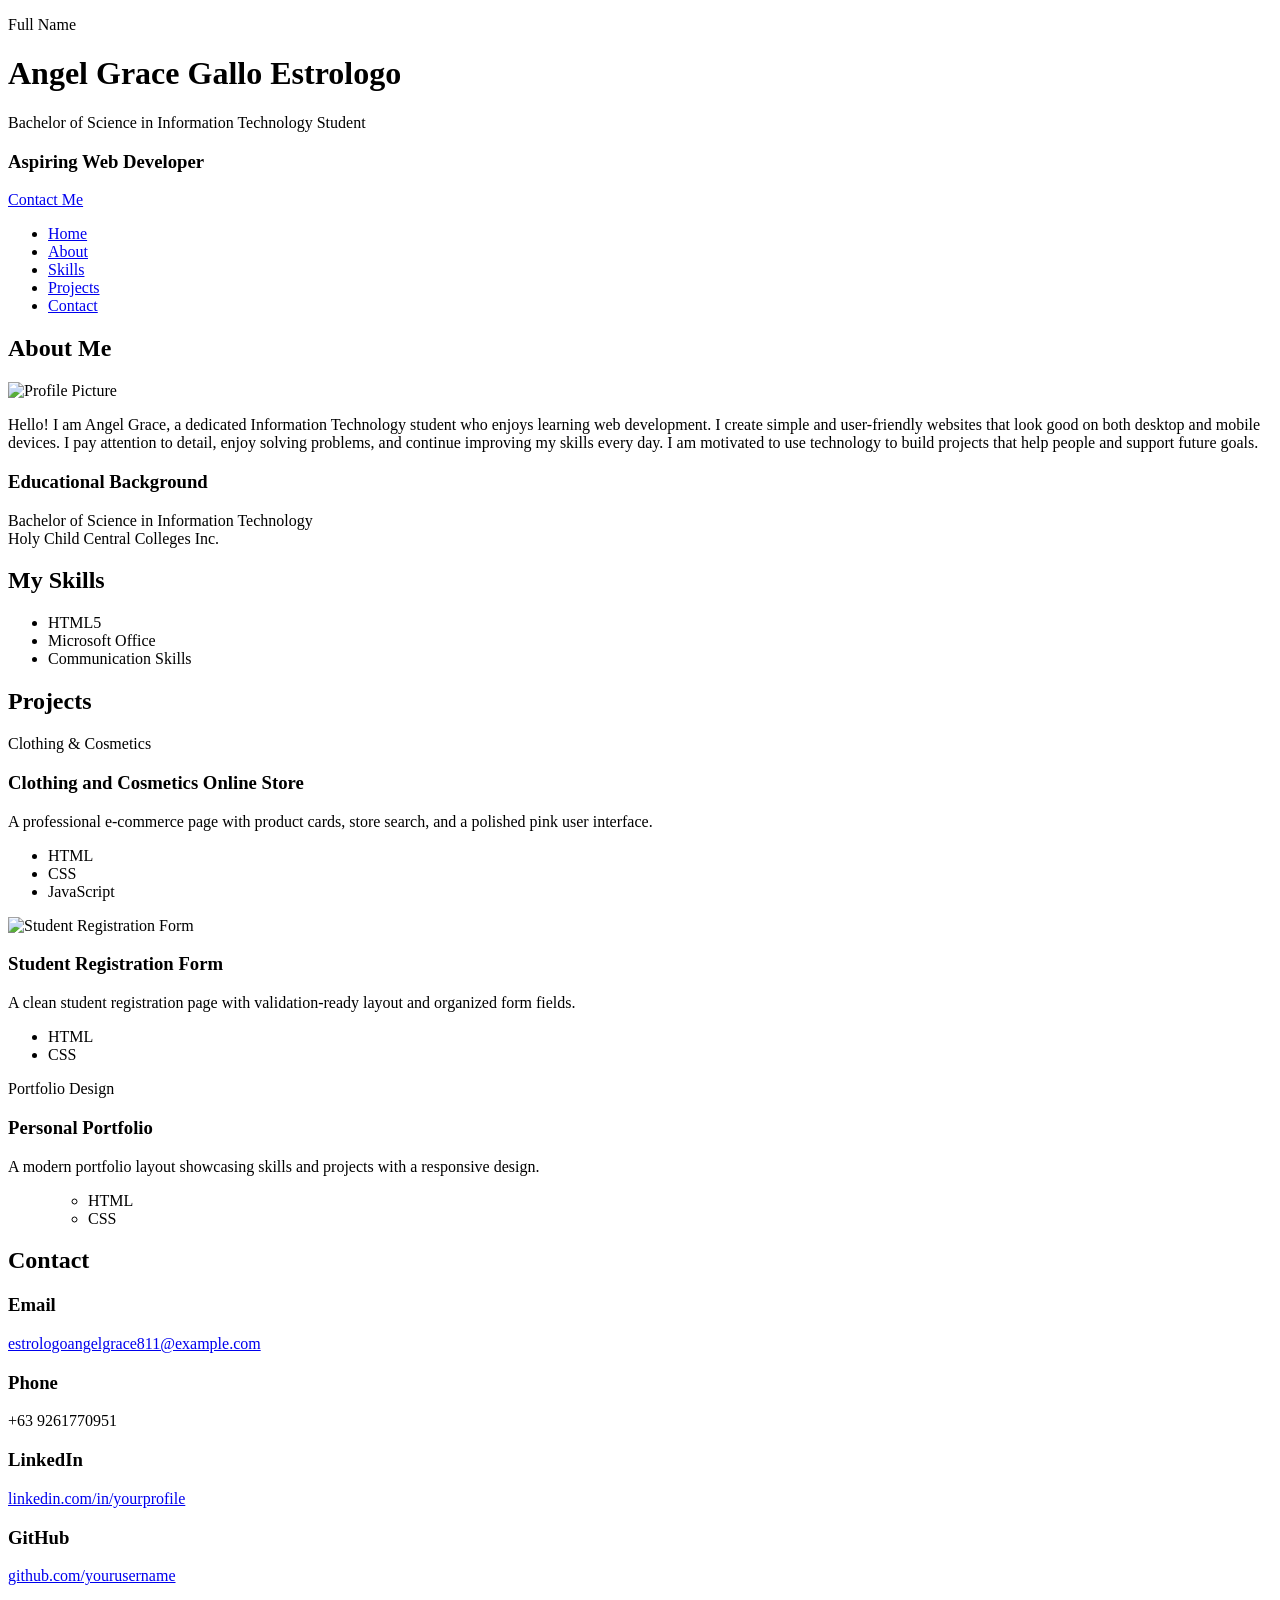
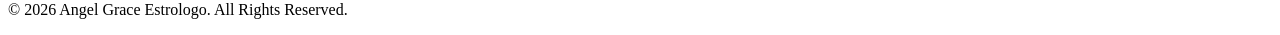
==== index.html @ fa890161 "Add files via upload" ====
<!DOCTYPE html>
<html lang="en">
<head>
    <meta charset="UTF-8">
    <meta name="viewport" content="width=device-width, initial-scale=1.0">
    <title>Angel Estrologo | Portfolio</title>
    <link rel="stylesheet" href="css/style.css">
</head>
<body>

<header id="home">
    <div class="header-content">
        <div>
            <p class="label">Full Name</p>
            <h1>Angel Grace Gallo Estrologo</h1>
            <p class="subtitle">Bachelor of Science in Information Technology Student</p>
            <h3 class="tagline">Aspiring Web Developer</h3>
            <a class="button" href="#contact">Contact Me</a>
        </div>
    </div>
</header>

<nav>
    <ul>
        <li><a href="#home">Home</a></li>
        <li><a href="#about">About</a></li>
        <li><a href="#skills">Skills</a></li>
        <li><a href="#projects">Projects</a></li>
        <li><a href="#contact">Contact</a></li>
    </ul>
</nav>

<section id="about">
    <h2>About Me</h2>
    <div class="about-row">
        <img src="images/profile.svg" alt="Profile Picture">
        <div class="about-text">
            <p>Hello! I am Angel Grace, a dedicated Information Technology student who enjoys learning web development. I create simple and user-friendly websites that look good on both desktop and mobile devices. I pay attention to detail, enjoy solving problems, and continue improving my skills every day. I am motivated to use technology to build projects that help people and support future goals.</p>
            <h3>Educational Background</h3>
            <p>Bachelor of Science in Information Technology<br>Holy Child Central Colleges Inc.</p>
        </div>
    </div>
</section>

<section id="skills">
    <h2>My Skills</h2>
    <ul class="skills-list">
        <li>HTML5</li>
        <li>Microsoft Office</li>
        <li>Communication Skills</li> 
    </ul>
</section>

<section id="projects">
    <h2>Projects</h2>
    <div class="project-grid">
        <article class="project-card">
            <div class="project-card-image project-card-image-store">
                <span>Clothing & Cosmetics</span>
            </div>
            <div class="project-card-body">
                <h3>Clothing and Cosmetics Online Store</h3>
                <p>A professional e-commerce page with product cards, store search, and a polished pink user interface.</p>
                <ul class="project-tags">
                    <li>HTML</li>
                    <li>CSS</li>
                    <li>JavaScript</li>
                </ul>
            </div>
        </article>
        
        <article class="project-card">
            <img class="project-card-image" src="images/registration-form.jpg" alt="Student Registration Form">
            <div class="project-card-body">
                <h3>Student Registration Form</h3>
                <p>A clean student registration page with validation-ready layout and organized form fields.</p>
                <ul class="project-tags">
                    <li>HTML</li>
                    <li>CSS</li>
                </ul>
            </div>
        </article>
        </article>

        <article class="project-card">
            <div class="project-card-image project-card-image-portfolio">
                <span>Portfolio Design</span>
            </div>
            <div class="project-card-body">
                <h3>Personal Portfolio</h3>
                <p>A modern portfolio layout showcasing skills and projects with a responsive design.</p>
                <ul class="project-tags"></p>
                <ul class="project-tags">
                    <li>HTML</li>
                    <li>CSS</li>
                </ul>
            </div>
        </article>
    </div>
</section>

<section id="contact">
    <h2>Contact</h2>
    <div class="contact-grid">
        <div class="contact-card">
            <h3>Email</h3>
            <a href="mailto:estrologoangelgrace811@example.com">estrologoangelgrace811@example.com</a>
        </div>
        <div class="contact-card">
            <h3>Phone</h3>
            <p>+63 9261770951</p>
        </div>
        <div class="contact-card">
            <h3>LinkedIn</h3>
            <a href="https://www.linkedin.com" target="_blank" rel="noreferrer">linkedin.com/in/yourprofile</a>
        </div>
        <div class="contact-card">
            <h3>GitHub</h3>
            <a href="https://github.com/yourusername" target="_blank" rel="noreferrer">github.com/yourusername</a>
        </div>
    </div>
</section>

<footer>
    <p>© 2026 Angel Grace Estrologo. All Rights Reserved.</p>
</footer>

</body>
</html>
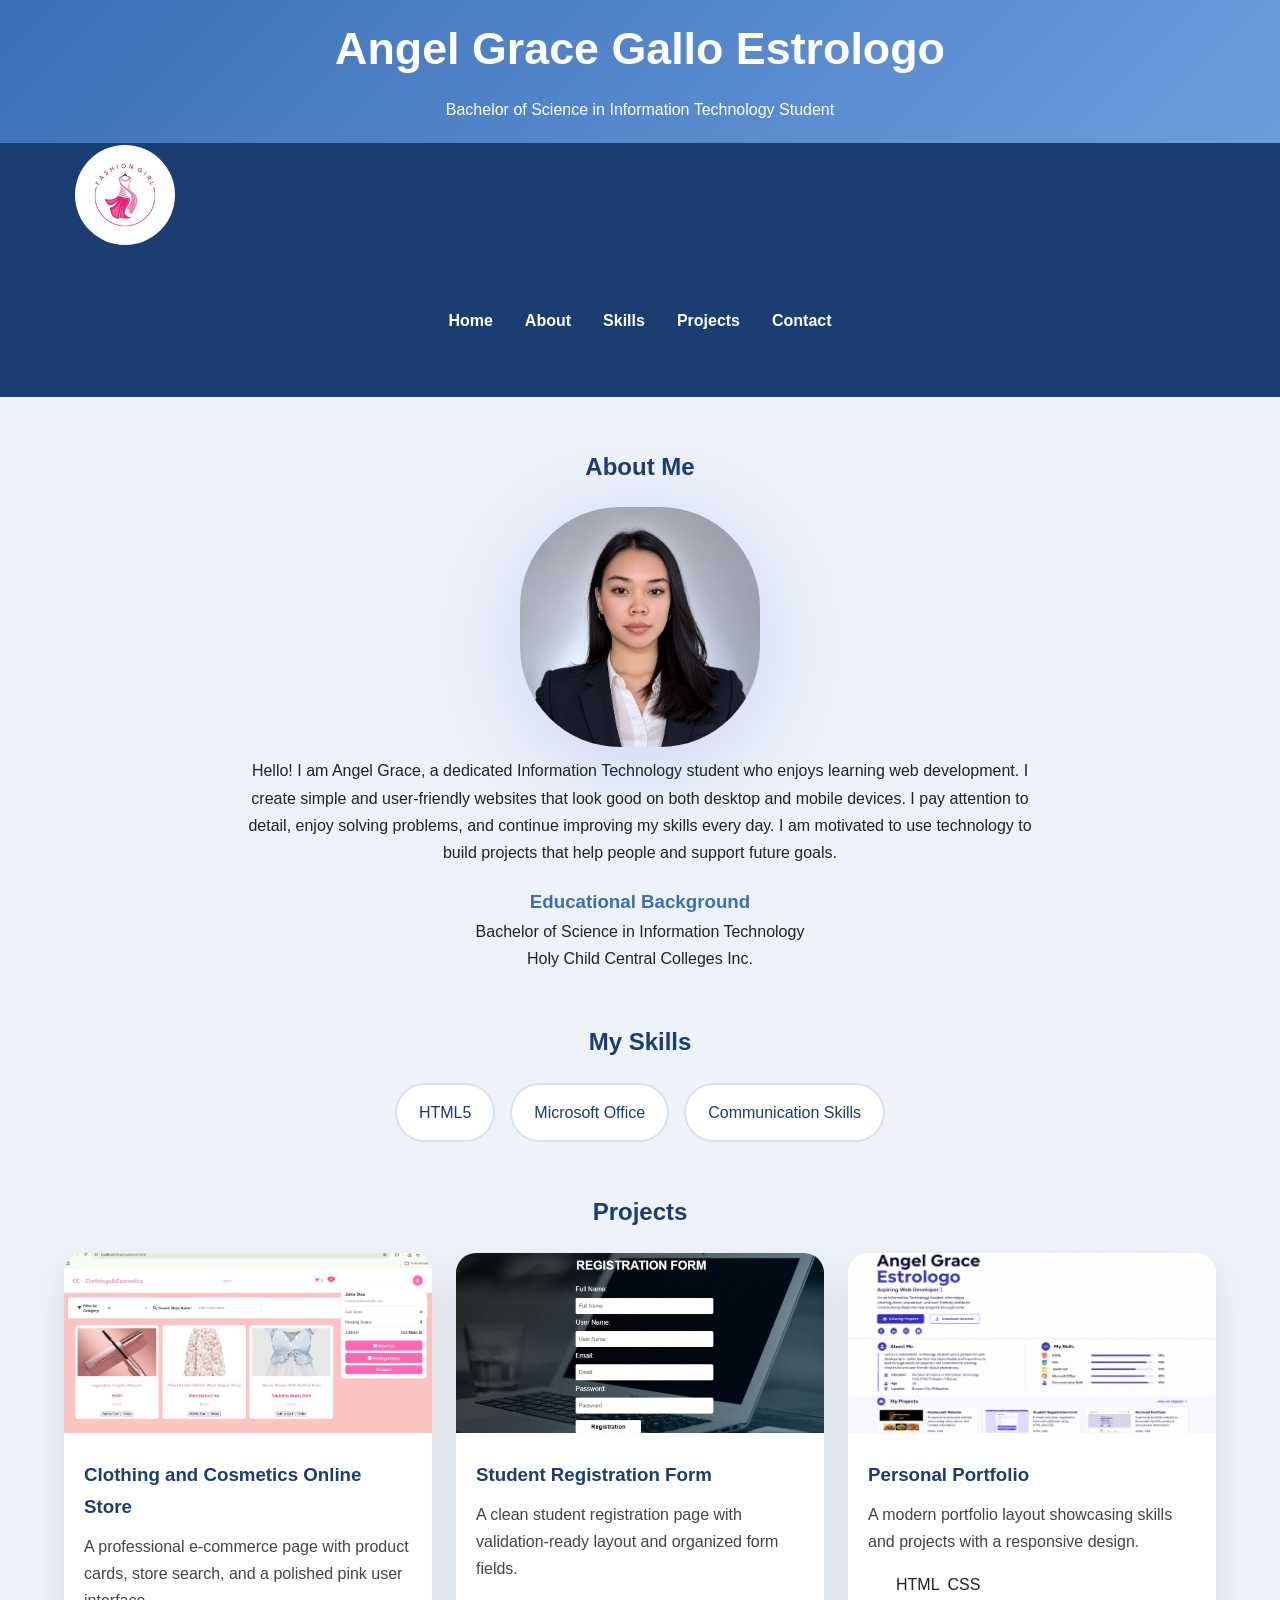
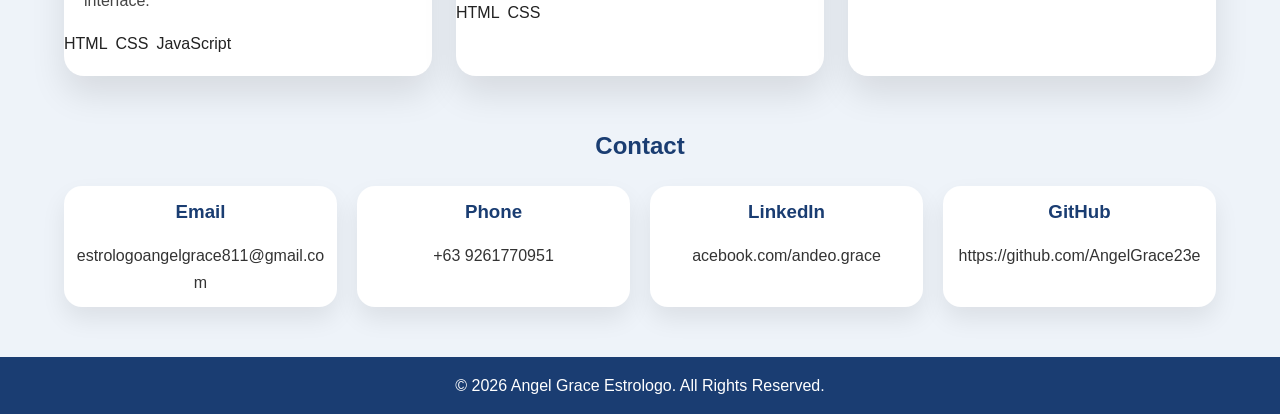
==== commit 9d733046: "Add files via upload" ====
--- a/index.html
+++ b/index.html
@@ -11,29 +11,29 @@
 <header id="home">
     <div class="header-content">
         <div>
-            <p class="label">Full Name</p>
             <h1>Angel Grace Gallo Estrologo</h1>
             <p class="subtitle">Bachelor of Science in Information Technology Student</p>
-            <h3 class="tagline">Aspiring Web Developer</h3>
-            <a class="button" href="#contact">Contact Me</a>
         </div>
     </div>
 </header>
 
 <nav>
-    <ul>
-        <li><a href="#home">Home</a></li>
-        <li><a href="#about">About</a></li>
-        <li><a href="#skills">Skills</a></li>
-        <li><a href="#projects">Projects</a></li>
-        <li><a href="#contact">Contact</a></li>
-    </ul>
+    <section class="navi">
+        <img src="logo.jpeg" alt="">
+    </section>
+    <section>
+        <a href="#home">Home</a>
+        <a href="#about">About</a>
+        <a href="#skills">Skills</a>
+        <a href="#projects">Projects</a>
+        <a href="#contact">Contact</a>
+    </section>
 </nav>
 
 <section id="about">
     <h2>About Me</h2>
     <div class="about-row">
-        <img src="images/profile.svg" alt="Profile Picture">
+        <img src="images/profile.jpg" alt="Profile Picture">
         <div class="about-text">
             <p>Hello! I am Angel Grace, a dedicated Information Technology student who enjoys learning web development. I create simple and user-friendly websites that look good on both desktop and mobile devices. I pay attention to detail, enjoy solving problems, and continue improving my skills every day. I am motivated to use technology to build projects that help people and support future goals.</p>
             <h3>Educational Background</h3>
@@ -55,10 +55,8 @@
     <h2>Projects</h2>
     <div class="project-grid">
         <article class="project-card">
-            <div class="project-card-image project-card-image-store">
-                <span>Clothing & Cosmetics</span>
-            </div>
             <div class="project-card-body">
+                <img class="project-card-image" src="images/cosmetics.png" alt="Clothing and Cosmetics Online Store">
                 <h3>Clothing and Cosmetics Online Store</h3>
                 <p>A professional e-commerce page with product cards, store search, and a polished pink user interface.</p>
                 <ul class="project-tags">
@@ -83,9 +81,8 @@
         </article>
 
         <article class="project-card">
+            <img class="project-card-image" src="images/portfolio.png" alt="Personal Portfolio">
             <div class="project-card-image project-card-image-portfolio">
-                <span>Portfolio Design</span>
-            </div>
             <div class="project-card-body">
                 <h3>Personal Portfolio</h3>
                 <p>A modern portfolio layout showcasing skills and projects with a responsive design.</p>
@@ -104,7 +101,7 @@
     <div class="contact-grid">
         <div class="contact-card">
             <h3>Email</h3>
-            <a href="mailto:estrologoangelgrace811@example.com">estrologoangelgrace811@example.com</a>
+            <a href="mailto:estrologoangelgrace811@gmail.com">estrologoangelgrace811@gmail.com</a>
         </div>
         <div class="contact-card">
             <h3>Phone</h3>
@@ -112,11 +109,11 @@
         </div>
         <div class="contact-card">
             <h3>LinkedIn</h3>
-            <a href="https://www.linkedin.com" target="_blank" rel="noreferrer">linkedin.com/in/yourprofile</a>
+            <a href="https://www.facebook.com/andeo.grace/" target="_blank" rel="noreferrer">acebook.com/andeo.grace</a>
         </div>
         <div class="contact-card">
             <h3>GitHub</h3>
-            <a href="https://github.com/yourusername" target="_blank" rel="noreferrer">github.com/yourusername</a>
+            <a href="https://github.com/AngelGrace23" target="_blank" rel="noreferrer">https://github.com/AngelGrace23e</a>
         </div>
     </div>
 </section>
--- a/css/style.css
+++ b/css/style.css
@@ -0,0 +1,288 @@
+*{
+    margin:0;
+    padding:0;
+    box-sizing:border-box;
+    font-family: 'Segoe UI', Tahoma, Geneva, Verdana, sans-serif;
+}
+
+html{
+    scroll-behavior:smooth;
+}
+
+body{
+    background:#eef3f9;
+    color:#222;
+    line-height:1.7;
+}
+
+header{
+    background: linear-gradient(135deg, #3b6fb5 0%, #6c9ddf 100%);
+    color:#fff;
+    text-align:center;
+    padding:10px 10px;
+}
+
+.header-content{
+    max-width:1000px;
+    margin:auto;
+}
+
+header h1{
+    font-size:2.8rem;
+    margin-bottom:10px;
+}
+
+header .subtitle,
+header .label,
+header .tagline{
+    margin:10px 0;
+}
+
+header .tagline{
+    font-size:1.2rem;
+    font-weight:500;
+}
+
+.button{
+    display:inline-block;
+    margin-top:20px;
+    padding:12px 28px;
+    background:#ffd166;
+    color:#1a1a1a;
+    text-decoration:none;
+    border-radius:30px;
+    transition: transform 0.3s ease, box-shadow 0.3s ease;
+}
+
+.button:hover{
+    transform: translateY(-3px);
+    box-shadow:0 10px 20px rgba(0,0,0,0.15);
+}
+
+nav section img {
+    float: left;
+    max-width: 100px;
+    height: auto;
+    aspect-ratio: 1 / 1;
+    object-fit: cover;
+    border-radius: 100%;
+    margin-top: -50px;
+}
+
+nav{
+    background:#1a3d72;
+    padding:1px 1px;
+    
+}
+
+.navi {
+    justify-content: space-between;
+}
+
+nav section{
+    display:flex;
+    justify-content:center;
+    flex-wrap:wrap;
+    list-style:none;
+    padding:1px 10px;
+}
+
+nav a{
+    margin:10px 16px;
+}
+
+nav a{
+    color:#fff;
+    text-decoration:none;
+    font-weight:600;
+    transition: color 0.3s ease, transform 0.3s ease;
+}
+
+nav a:hover{
+    color:#ffd166;
+    transform: translateY(-2px);
+}
+
+section{
+    width:90%;
+    max-width:1200px;
+    margin:50px auto;
+}
+
+h2{
+    text-align:center;
+    color:#1a3d72;
+    margin-bottom:20px;
+}
+
+#about{
+    text-align:center;
+}
+
+#about img{
+    width:240px;
+    height:240px;
+    object-fit:cover;
+    border-radius:100px;
+    margin:0 auto 10px;
+    display:block;
+    box-shadow:0 15px 100px rgba(0, 21, 253, 0.15);
+}
+
+.about-text{
+    max-width:800px;
+    margin:0 auto;
+    text-align:center;
+}
+
+.about-text h3{
+    max-width:800px;
+    margin-top:20px;
+    color:#3b6fb5;
+}
+
+.skills-list{
+    display:flex;
+    justify-content:center;
+    flex-wrap:wrap;
+    gap:15px;
+    list-style:none;
+}
+
+.skills-list li{
+    background:#ffffff;
+    color:#1a3d72;
+    padding:14px 22px;
+    border-radius:30px;
+    border:2px solid rgba(58, 111, 181, 0.2);
+    transition: transform 0.3s ease, background-color 0.3s ease;
+}
+
+.skills-list li:hover{
+    background:#3b6fb5;
+    color:#fff;
+    transform:scale(1.05);
+}
+
+.project-grid{
+    display:grid;
+    grid-template-columns:repeat(3, minmax(250px, 1fr));
+    gap:24px;
+}
+
+.project-card{
+    background:#fff;
+    border-radius:20px;
+    align-items: center;
+    overflow:hidden;
+    box-shadow:0 18px 35px rgba(0,0,0,0.1);
+    transition: transform 0.3s ease, box-shadow 0.3s ease;
+}
+
+.project-card:hover{
+    transform: translateY(-6px);
+    align-items: center;
+    box-shadow:0 22px 40px rgba(0,0,0,0.15);
+}
+
+.project-card img{
+    width:100%;
+    height:180px;
+    align-items: center;
+    object-fit:cover;
+}
+
+.project-card h3{
+    margin:18px 20px 10px;
+    color:#1a3d72;
+}
+
+.project-card p{
+    margin:0 20px 16px;
+    align-items: center;
+    color:#444;
+}
+
+.project-tags{
+    display:flex;
+    flex-wrap:wrap;
+    gap:8px;
+    list-style:none;
+    padding:0;
+    margin:0 0 18px;
+}
+
+.contact-grid{
+    display:grid;
+    grid-template-columns:repeat(4, minmax(180px, 1fr));
+    gap:20px;
+}
+
+.contact-card{
+    background:#ffffff;
+    border-radius:18px;
+    padding:10px;
+    box-shadow:0 12px 24px rgba(0,0,0,0.08);
+    text-align:center;
+}
+
+.contact-card h3{
+    margin-bottom:14px;
+    color:#1a3d72;
+}
+
+.contact-card a,
+.contact-card p{
+    color:#333;
+    text-decoration:none;
+    word-break:break-word;
+}
+
+footer{
+    background:#1a3d72;
+    color:#fff;
+    text-align:center;
+    padding:15px 0;
+}
+
+@media (max-width:1024px) {
+    .project-grid{
+        grid-template-columns:repeat(2, minmax(220px, 1fr));
+    }
+
+    .contact-grid{
+        grid-template-columns:repeat(2, minmax(180px, 1fr));
+    }
+}
+
+@media (max-width:768px) {
+    header{
+        padding:45px 15px;
+    }
+
+    header h1{
+        font-size:2.2rem;
+    }
+
+    nav ul{
+        flex-direction:column;
+        gap:8px;
+        padding:14px 0;
+    }
+
+    section{
+        margin:35px auto;
+    }
+
+    #about .about-row{
+        flex-direction:column;
+    }
+
+    .project-grid{
+        grid-template-columns:1fr;
+    }
+
+    .contact-grid{
+        grid-template-columns:1fr;
+    }
+}
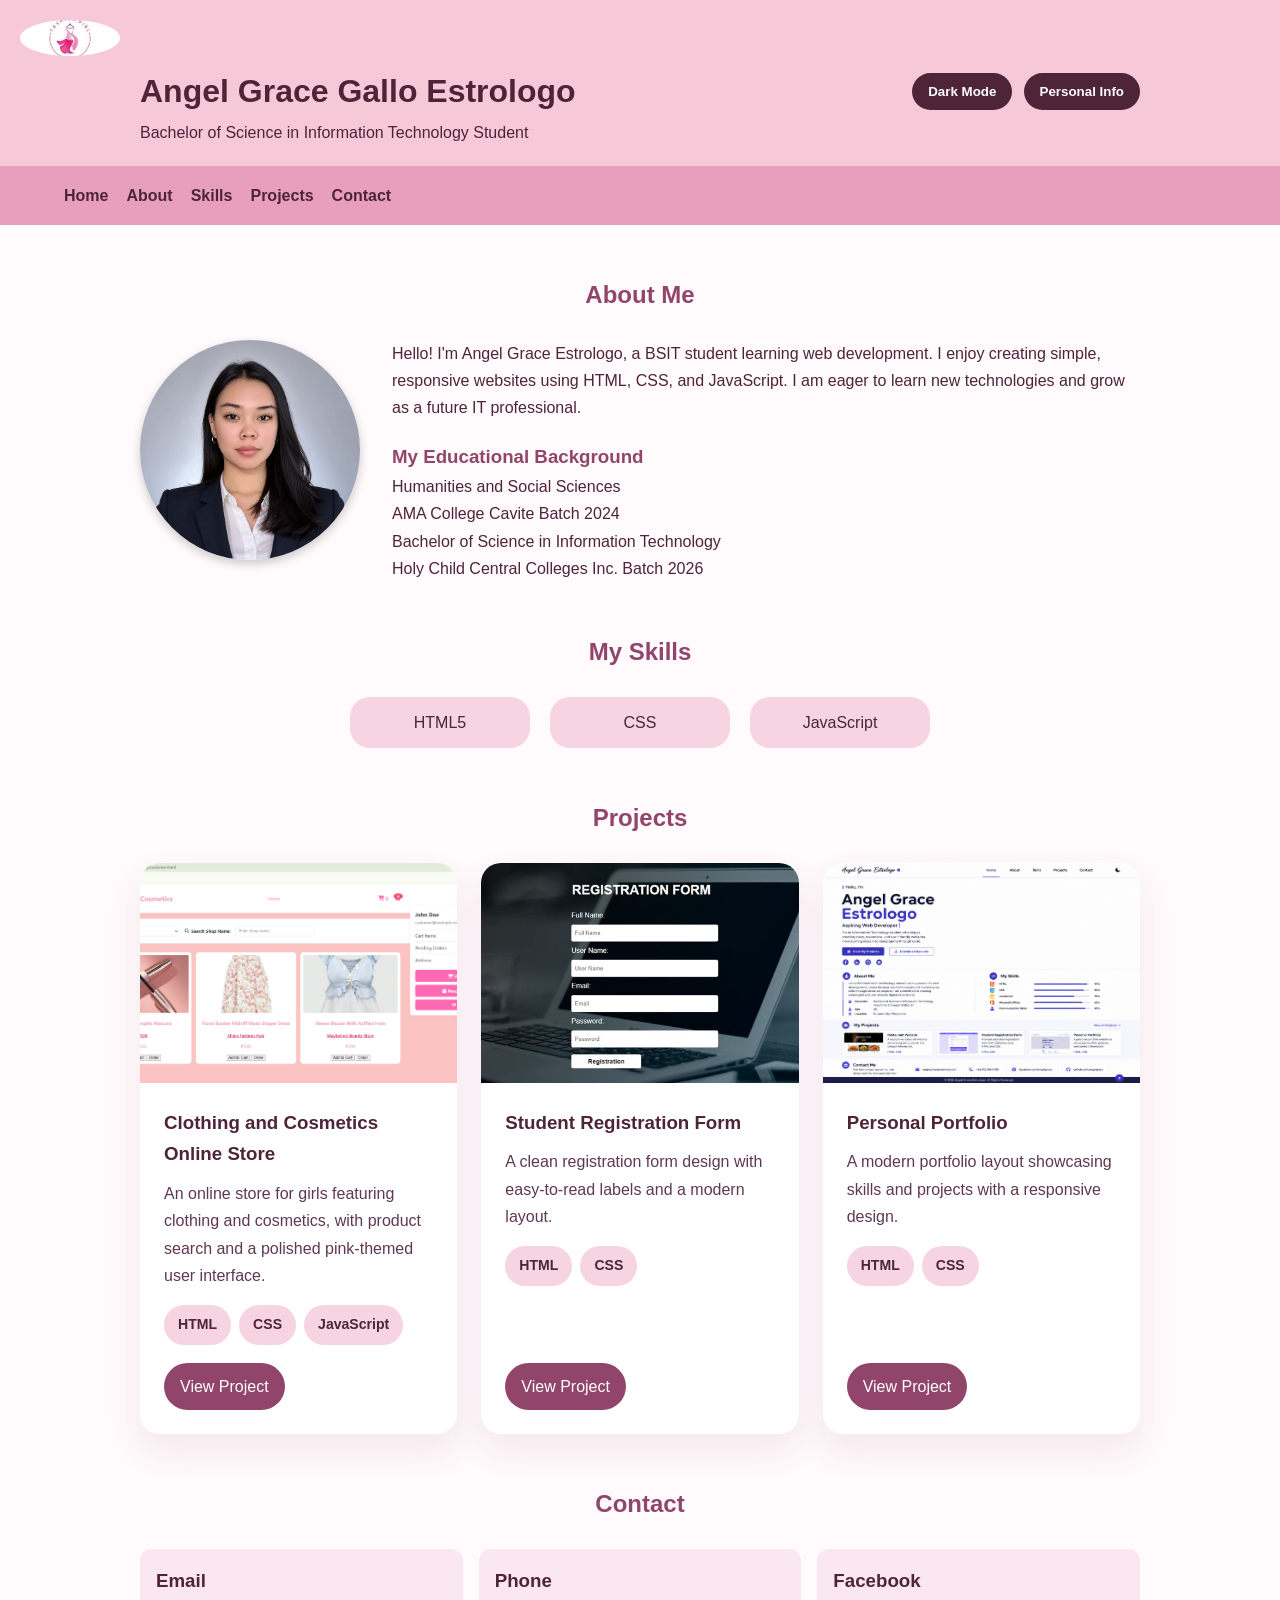
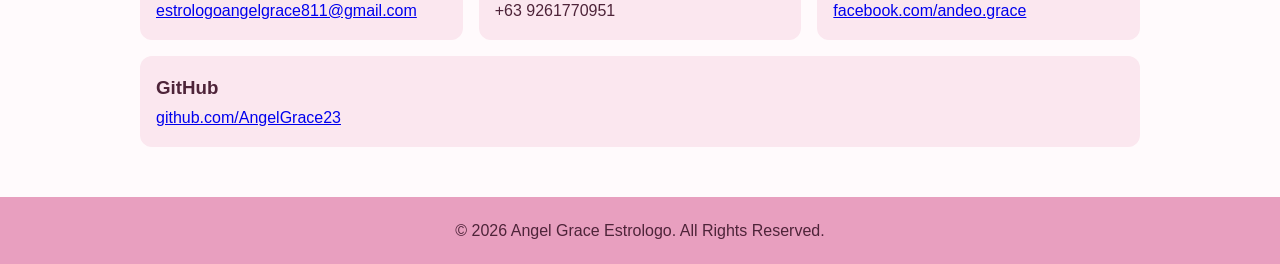
==== commit e2f977ca: "Add files via upload" ====
--- a/index.html
+++ b/index.html
@@ -3,41 +3,46 @@
 <head>
     <meta charset="UTF-8">
     <meta name="viewport" content="width=device-width, initial-scale=1.0">
-    <title>Angel Estrologo | Portfolio</title>
+    <title>Angel Grace's Portfolio</title>
     <link rel="stylesheet" href="css/style.css">
 </head>
 <body>
 
 <header id="home">
+       <a class="nav-brand" href="#home">
+        <img src="images/logo.jpeg" alt="logo" class="nav-logo">
+    </a>
     <div class="header-content">
-        <div>
-            <h1>Angel Grace Gallo Estrologo</h1>
-            <p class="subtitle">Bachelor of Science in Information Technology Student</p>
+        <div class="header-top">
+            <h1 id="main-heading">Angel Grace Gallo Estrologo</h1>
+            <div class="header-actions">
+                <button id="theme-toggle" type="button">Dark Mode</button>
+                <button id="info-btn" type="button" onclick="event.preventDefault(); handlePersonalInfoClick();">Personal Info</button>
+            </div>
         </div>
+        <p class="subtitle">Bachelor of Science in Information Technology Student</p>
     </div>
 </header>
 
-<nav>
-    <section class="navi">
-        <img src="logo.jpeg" alt="">
-    </section>
-    <section>
-        <a href="#home">Home</a>
-        <a href="#about">About</a>
-        <a href="#skills">Skills</a>
-        <a href="#projects">Projects</a>
-        <a href="#contact">Contact</a>
-    </section>
+<nav class="main-nav">
+    <ul class="nav-links">
+        <li><a href="#home">Home</a></li>
+        <li><a href="#about">About</a></li>
+        <li><a href="#skills">Skills</a></li>
+        <li><a href="#projects">Projects</a></li>
+        <li><a href="#contact">Contact</a></li>
+    </ul>
 </nav>
 
 <section id="about">
     <h2>About Me</h2>
-    <div class="about-row">
+    <div class="about-content">
         <img src="images/profile.jpg" alt="Profile Picture">
         <div class="about-text">
-            <p>Hello! I am Angel Grace, a dedicated Information Technology student who enjoys learning web development. I create simple and user-friendly websites that look good on both desktop and mobile devices. I pay attention to detail, enjoy solving problems, and continue improving my skills every day. I am motivated to use technology to build projects that help people and support future goals.</p>
-            <h3>Educational Background</h3>
-            <p>Bachelor of Science in Information Technology<br>Holy Child Central Colleges Inc.</p>
+            <p>Hello! I'm Angel Grace Estrologo, a BSIT student learning web development. I enjoy creating simple, responsive websites using HTML, CSS, and JavaScript. I am eager to learn new technologies and grow as a future IT professional.</p>
+            <h3>My Educational Background</h3>
+            <p>Humanities and Social Sciences<br>AMA College Cavite Batch 2024</p>
+            <p>Bachelor of Science in Information Technology<br>Holy Child Central Colleges Inc. Batch 2026</p>
         </div>
     </div>
 </section>
@@ -46,8 +51,8 @@
     <h2>My Skills</h2>
     <ul class="skills-list">
         <li>HTML5</li>
-        <li>Microsoft Office</li>
-        <li>Communication Skills</li> 
+        <li>CSS</li>
+        <li>JavaScript</li>
     </ul>
 </section>
 
@@ -55,42 +60,42 @@
     <h2>Projects</h2>
     <div class="project-grid">
         <article class="project-card">
+            <img class="project-card-image" src="images/cosmetics.png" alt="Clothing and Cosmetics Online Store">
             <div class="project-card-body">
-                <img class="project-card-image" src="images/cosmetics.png" alt="Clothing and Cosmetics Online Store">
                 <h3>Clothing and Cosmetics Online Store</h3>
-                <p>A professional e-commerce page with product cards, store search, and a polished pink user interface.</p>
+                <p>An online store for girls featuring clothing and cosmetics, with product search and a polished pink-themed user interface.</p>
                 <ul class="project-tags">
                     <li>HTML</li>
                     <li>CSS</li>
                     <li>JavaScript</li>
                 </ul>
+                <a class="project-button" href="#">View Project</a>
             </div>
         </article>
-        
+
         <article class="project-card">
             <img class="project-card-image" src="images/registration-form.jpg" alt="Student Registration Form">
             <div class="project-card-body">
                 <h3>Student Registration Form</h3>
-                <p>A clean student registration page with validation-ready layout and organized form fields.</p>
+                <p>A clean registration form design with easy-to-read labels and a modern layout.</p>
                 <ul class="project-tags">
                     <li>HTML</li>
                     <li>CSS</li>
                 </ul>
+                <a class="project-button" href="#">View Project</a>
             </div>
-        </article>
         </article>
 
         <article class="project-card">
             <img class="project-card-image" src="images/portfolio.png" alt="Personal Portfolio">
-            <div class="project-card-image project-card-image-portfolio">
             <div class="project-card-body">
                 <h3>Personal Portfolio</h3>
                 <p>A modern portfolio layout showcasing skills and projects with a responsive design.</p>
-                <ul class="project-tags"></p>
                 <ul class="project-tags">
                     <li>HTML</li>
                     <li>CSS</li>
                 </ul>
+                <a class="project-button" href="#">View Project</a>
             </div>
         </article>
     </div>
@@ -108,19 +113,21 @@
             <p>+63 9261770951</p>
         </div>
         <div class="contact-card">
-            <h3>LinkedIn</h3>
-            <a href="https://www.facebook.com/andeo.grace/" target="_blank" rel="noreferrer">acebook.com/andeo.grace</a>
+            <h3>Facebook</h3>
+            <a href="https://www.facebook.com/andeo.grace/" target="_blank" rel="noreferrer">facebook.com/andeo.grace</a>
         </div>
         <div class="contact-card">
             <h3>GitHub</h3>
-            <a href="https://github.com/AngelGrace23" target="_blank" rel="noreferrer">https://github.com/AngelGrace23e</a>
+            <a href="https://github.com/AngelGrace23" target="_blank" rel="noreferrer">github.com/AngelGrace23</a>
         </div>
     </div>
+    <div id="personal-info" class="personal-info"></div>
 </section>
 
 <footer>
     <p>© 2026 Angel Grace Estrologo. All Rights Reserved.</p>
 </footer>
 
+<script src="script.js"></script>
 </body>
 </html>
--- a/css/style.css
+++ b/css/style.css
@@ -1,288 +1,378 @@
-*{
-    margin:0;
-    padding:0;
-    box-sizing:border-box;
-    font-family: 'Segoe UI', Tahoma, Geneva, Verdana, sans-serif;
-}
-
-html{
-    scroll-behavior:smooth;
-}
-
-body{
-    background:#eef3f9;
-    color:#222;
-    line-height:1.7;
-}
-
-header{
-    background: linear-gradient(135deg, #3b6fb5 0%, #6c9ddf 100%);
-    color:#fff;
-    text-align:center;
-    padding:10px 10px;
-}
-
-.header-content{
-    max-width:1000px;
-    margin:auto;
-}
-
-header h1{
-    font-size:2.8rem;
-    margin-bottom:10px;
-}
-
-header .subtitle,
-header .label,
-header .tagline{
-    margin:10px 0;
-}
-
-header .tagline{
-    font-size:1.2rem;
-    font-weight:500;
-}
-
-.button{
-    display:inline-block;
-    margin-top:20px;
-    padding:12px 28px;
-    background:#ffd166;
-    color:#1a1a1a;
-    text-decoration:none;
-    border-radius:30px;
+* {
+    margin: 0;
+    padding: 0;
+    box-sizing: border-box;
+    font-family: Arial, sans-serif;
+}
+
+html {
+    scroll-behavior: smooth;
+}
+
+body {
+    background: #fffafc;
+    color: #4e2439;
+    line-height: 1.7;
+    transition: background-color 0.3s ease, color 0.3s ease;
+}
+
+body.dark-theme {
+    background: #1d1222;
+    color: #fceef7;
+}
+
+header {
+    background: #f7c9d8;
+    color: #4e2439;
+    padding: 20px 20px;
+}
+
+body.dark-theme header {
+    background: #5a3650;
+    color: #fceef7;
+}
+
+.header-content {
+    width: min(1000px, 90%);
+    margin: 0 auto;
+}
+
+.header-top {
+    display: flex;
+    justify-content: space-between;
+    align-items: center;
+    flex-wrap: wrap;
+    gap: 1rem;
+}
+
+.header-actions {
+    display: flex;
+    gap: 0.7rem;
+    flex-wrap: wrap;
+}
+
+button {
+    border: none;
+    border-radius: 999px;
+    padding: 0.7rem 1rem;
+    cursor: pointer;
+    font-weight: 600;
+    background: #4e2439;
+    color: white;
+}
+
+body.dark-theme button {
+    background: #f7c9d8;
+    color: #4e2439;
+}
+
+.main-nav {
+    background: #e89fbf;
+    padding: 1rem 5%;
+    position: sticky;
+    top: 0;
+    z-index: 1000;
+    display: flex;
+    justify-content: space-between;
+    align-items: center;
+    flex-wrap: wrap;
+    gap: 12px;
+}
+
+body.dark-theme .main-nav {
+    background: #7c4864;
+}
+
+.nav-brand {
+    color: #4e2439;
+    text-decoration: none;
+    font-size: 1.2rem;
+    font-weight: 700;
+    display: inline-flex;
+    align-items: center;
+    gap: 0.8rem;
+}
+
+.nav-logo {
+    width: 100px;
+    height: 36px;
+    object-fit: cover;
+    border-radius: 50%;
+    display: inline-block;
+}
+
+body.dark-theme .nav-brand,
+body.dark-theme .nav-links a {
+    color: #fceef7;
+}
+
+.nav-links {
+    display: flex;
+    align-items: center;
+    gap: 18px;
+    list-style: none;
+    flex-wrap: wrap;
+}
+
+.nav-links a {
+    color: #4e2439;
+    text-decoration: none;
+    font-weight: 600;
+    transition: color 0.3s ease, transform 0.3s ease;
+}
+
+.nav-links a:hover {
+    color: #ffffff;
+    transform: translateY(-2px);
+}
+
+section {
+    width: min(1000px, 90%);
+    margin: 50px auto;
+}
+
+h2 {
+    text-align: center;
+    color: #91456b;
+    margin-bottom: 24px;
+}
+
+body.dark-theme h2,
+body.dark-theme h3 {
+    color: #f7c9d8;
+}
+
+.about-content {
+    display: flex;
+    align-items: flex-start;
+    gap: 32px;
+    flex-wrap: wrap;
+}
+
+#about img {
+    width: 220px;
+    height: 220px;
+    object-fit: cover;
+    border-radius: 50%;
+    display: block;
+    box-shadow: 0 4px 10px rgba(0, 0, 0, 0.2);
+}
+
+.about-text {
+    flex: 1 1 320px;
+    text-align: left;
+}
+
+.about-text h3 {
+    margin-top: 20px;
+    color: #91456b;
+}
+
+.skills-list {
+    display: flex;
+    justify-content: center;
+    flex-wrap: wrap;
+    gap: 20px;
+    list-style: none;
+}
+
+.skills-list li {
+    flex: 1 1 140px;
+    max-width: 180px;
+    background: #f7d4e1;
+    color: #4e2439;
+    padding: 12px 20px;
+    border-radius: 20px;
+    text-align: center;
+    transition: transform 0.3s ease, background-color 0.3s ease;
+}
+
+body.dark-theme .skills-list li {
+    background: #6b4254;
+    color: #fceef7;
+}
+
+.skills-list li:hover {
+    background: #e89fbf;
+    color: #ffffff;
+    transform: scale(1.05);
+}
+
+.project-grid {
+    display: flex;
+    flex-wrap: wrap;
+    gap: 24px;
+}
+
+.project-card {
+    flex: 1 1 calc(33.333% - 16px);
+    min-width: 220px;
+    background: #ffffff;
+    border-radius: 20px;
+    overflow: hidden;
+    box-shadow: 0 16px 35px rgba(148, 68, 107, 0.1);
     transition: transform 0.3s ease, box-shadow 0.3s ease;
-}
-
-.button:hover{
-    transform: translateY(-3px);
-    box-shadow:0 10px 20px rgba(0,0,0,0.15);
-}
-
-nav section img {
-    float: left;
-    max-width: 100px;
-    height: auto;
-    aspect-ratio: 1 / 1;
+    display: flex;
+    flex-direction: column;
+}
+
+body.dark-theme .project-card {
+    background: #2c2131;
+}
+
+.project-card:hover {
+    transform: translateY(-6px);
+    box-shadow: 0 22px 40px rgba(148, 68, 107, 0.18);
+}
+
+.project-card-image {
+    width: 100%;
+    height: 220px;
     object-fit: cover;
-    border-radius: 100%;
-    margin-top: -50px;
-}
-
-nav{
-    background:#1a3d72;
-    padding:1px 1px;
-    
-}
-
-.navi {
-    justify-content: space-between;
-}
-
-nav section{
-    display:flex;
-    justify-content:center;
-    flex-wrap:wrap;
-    list-style:none;
-    padding:1px 10px;
-}
-
-nav a{
-    margin:10px 16px;
-}
-
-nav a{
-    color:#fff;
-    text-decoration:none;
-    font-weight:600;
-    transition: color 0.3s ease, transform 0.3s ease;
-}
-
-nav a:hover{
-    color:#ffd166;
-    transform: translateY(-2px);
-}
-
-section{
-    width:90%;
-    max-width:1200px;
-    margin:50px auto;
-}
-
-h2{
-    text-align:center;
-    color:#1a3d72;
-    margin-bottom:20px;
-}
-
-#about{
-    text-align:center;
-}
-
-#about img{
-    width:240px;
-    height:240px;
-    object-fit:cover;
-    border-radius:100px;
-    margin:0 auto 10px;
-    display:block;
-    box-shadow:0 15px 100px rgba(0, 21, 253, 0.15);
-}
-
-.about-text{
-    max-width:800px;
-    margin:0 auto;
-    text-align:center;
-}
-
-.about-text h3{
-    max-width:800px;
-    margin-top:20px;
-    color:#3b6fb5;
-}
-
-.skills-list{
-    display:flex;
-    justify-content:center;
-    flex-wrap:wrap;
-    gap:15px;
-    list-style:none;
-}
-
-.skills-list li{
-    background:#ffffff;
-    color:#1a3d72;
-    padding:14px 22px;
-    border-radius:30px;
-    border:2px solid rgba(58, 111, 181, 0.2);
-    transition: transform 0.3s ease, background-color 0.3s ease;
-}
-
-.skills-list li:hover{
-    background:#3b6fb5;
-    color:#fff;
-    transform:scale(1.05);
-}
-
-.project-grid{
-    display:grid;
-    grid-template-columns:repeat(3, minmax(250px, 1fr));
-    gap:24px;
-}
-
-.project-card{
-    background:#fff;
-    border-radius:20px;
-    align-items: center;
-    overflow:hidden;
-    box-shadow:0 18px 35px rgba(0,0,0,0.1);
-    transition: transform 0.3s ease, box-shadow 0.3s ease;
-}
-
-.project-card:hover{
-    transform: translateY(-6px);
-    align-items: center;
-    box-shadow:0 22px 40px rgba(0,0,0,0.15);
-}
-
-.project-card img{
-    width:100%;
-    height:180px;
-    align-items: center;
-    object-fit:cover;
-}
-
-.project-card h3{
-    margin:18px 20px 10px;
-    color:#1a3d72;
-}
-
-.project-card p{
-    margin:0 20px 16px;
-    align-items: center;
-    color:#444;
-}
-
-.project-tags{
-    display:flex;
-    flex-wrap:wrap;
-    gap:8px;
-    list-style:none;
-    padding:0;
-    margin:0 0 18px;
-}
-
-.contact-grid{
-    display:grid;
-    grid-template-columns:repeat(4, minmax(180px, 1fr));
-    gap:20px;
-}
-
-.contact-card{
-    background:#ffffff;
-    border-radius:18px;
-    padding:10px;
-    box-shadow:0 12px 24px rgba(0,0,0,0.08);
-    text-align:center;
-}
-
-.contact-card h3{
-    margin-bottom:14px;
-    color:#1a3d72;
-}
-
-.contact-card a,
-.contact-card p{
-    color:#333;
-    text-decoration:none;
-    word-break:break-word;
-}
-
-footer{
-    background:#1a3d72;
-    color:#fff;
-    text-align:center;
-    padding:15px 0;
-}
-
-@media (max-width:1024px) {
-    .project-grid{
-        grid-template-columns:repeat(2, minmax(220px, 1fr));
-    }
-
-    .contact-grid{
-        grid-template-columns:repeat(2, minmax(180px, 1fr));
-    }
-}
-
-@media (max-width:768px) {
-    header{
-        padding:45px 15px;
-    }
-
-    header h1{
-        font-size:2.2rem;
-    }
-
-    nav ul{
-        flex-direction:column;
-        gap:8px;
-        padding:14px 0;
-    }
-
-    section{
-        margin:35px auto;
-    }
-
-    #about .about-row{
-        flex-direction:column;
-    }
-
-    .project-grid{
-        grid-template-columns:1fr;
-    }
-
-    .contact-grid{
-        grid-template-columns:1fr;
-    }
-}
+    display: block;
+}
+
+.project-card-body {
+    padding: 24px;
+    display: flex;
+    flex-direction: column;
+    flex: 1;
+}
+
+.project-card-body h3 {
+    margin-bottom: 10px;
+    color: #4e2439;
+}
+
+body.dark-theme .project-card-body h3,
+body.dark-theme .project-card-body p {
+    color: #fceef7;
+}
+
+.project-card-body p {
+    margin-bottom: 16px;
+    color: #5f3853;
+}
+
+.project-tags {
+    display: flex;
+    flex-wrap: wrap;
+    gap: 8px;
+    list-style: none;
+    padding: 0;
+    margin: 0 0 18px;
+}
+
+.project-tags li {
+    background: #f7d4e1;
+    color: #4e2439;
+    padding: 8px 14px;
+    border-radius: 999px;
+    font-size: 0.88rem;
+    font-weight: 600;
+}
+
+.project-button {
+    display: inline-block;
+    margin-top: auto;
+    padding: 10px 16px;
+    background: #91456b;
+    color: #fff;
+    text-decoration: none;
+    border-radius: 999px;
+    text-align: center;
+    width: fit-content;
+    transition: background 0.3s ease;
+}
+
+.contact-grid {
+    display: flex;
+    flex-wrap: wrap;
+    gap: 1rem;
+}
+
+.contact-card {
+    flex: 1 1 220px;
+    background: #fbe7ef;
+    padding: 1rem;
+    border-radius: 12px;
+}
+
+body.dark-theme .contact-card {
+    background: #5a3650;
+}
+
+.personal-info {
+    display: none;
+    margin-top: 1rem;
+    padding: 1rem;
+    border-radius: 12px;
+    background: #fbe7ef;
+}
+
+.personal-info.show {
+    display: block;
+}
+
+body.dark-theme .personal-info {
+    background: #5a3650;
+}
+
+footer {
+    background: #e89fbf;
+    color: #4e2439;
+    text-align: center;
+    padding: 20px;
+    margin-top: 40px;
+}
+
+body.dark-theme footer {
+    background: #7c4864;
+    color: #fceef7;
+}
+
+@media (max-width: 992px) {
+    .project-card {
+        flex: 1 1 calc(50% - 12px);
+    }
+}
+
+@media (max-width: 768px) {
+    .main-nav {
+        justify-content: center;
+    }
+
+    .nav-links {
+        justify-content: center;
+    }
+
+    .about-content {
+        flex-direction: column;
+        text-align: center;
+    }
+
+    .about-text {
+        text-align: center;
+    }
+}
+
+@media (max-width: 576px) {
+    .project-card {
+        flex: 1 1 100%;
+        min-width: 100%;
+    }
+
+    .skills-list li {
+        flex: 1 1 100%;
+        max-width: 100%;
+    }
+
+    .nav-links {
+        flex-direction: column;
+        align-items: flex-start;
+    }
+
+    .about-content img {
+        margin: 0 auto;
+    }
+}
